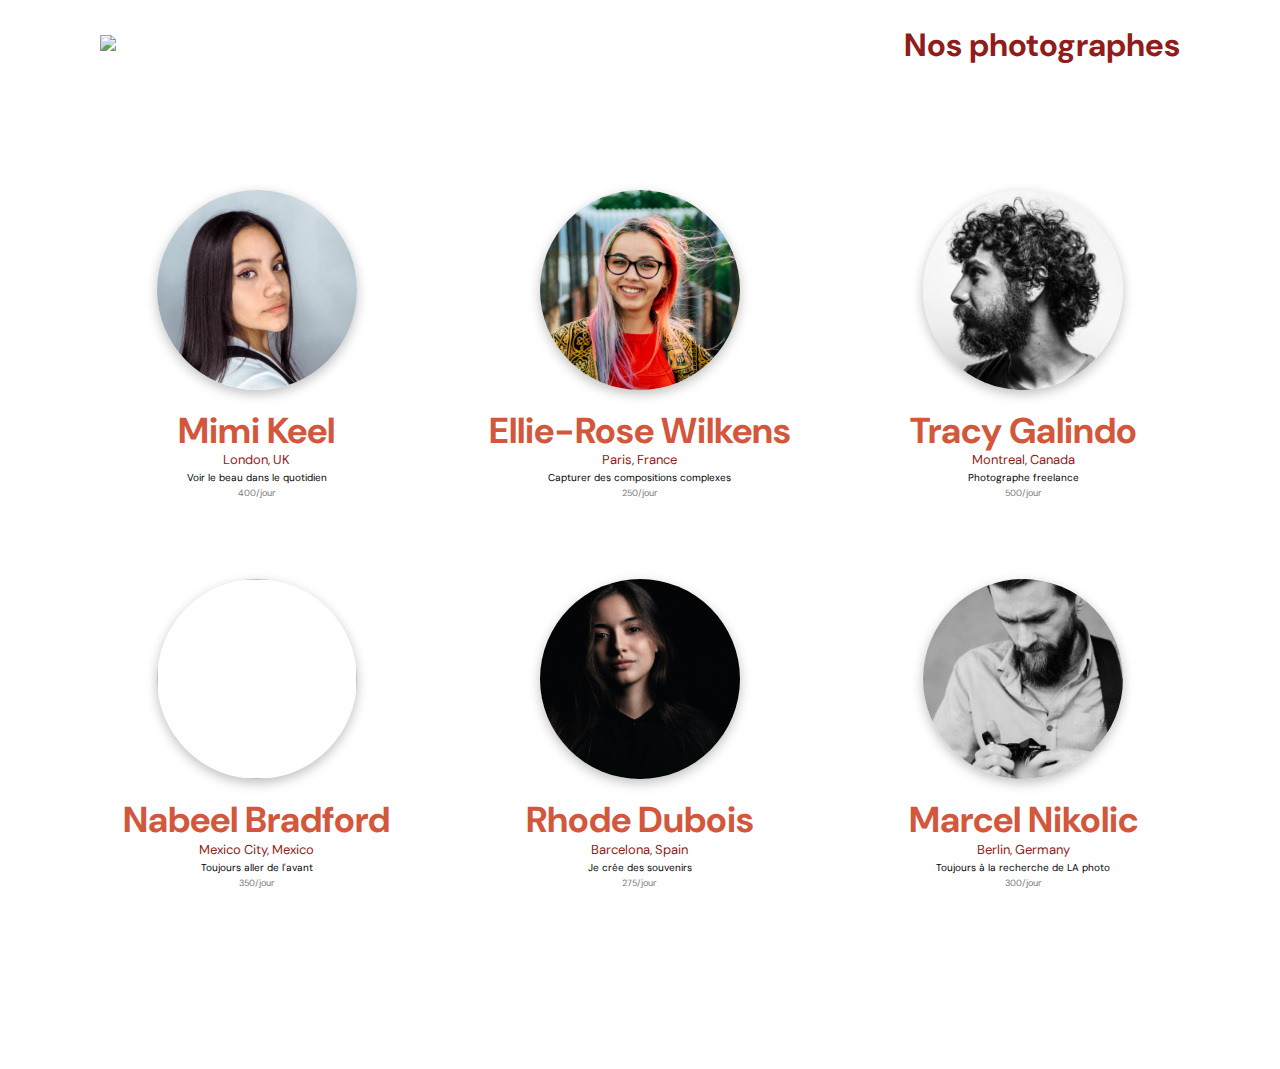
==== index.html @ a0813ed3 "Add Factory.js" ====
<!DOCTYPE html>
<html>
  <head>
    <link href="css/style.css" rel="stylesheet" type="text/css" />
    <meta charset="utf-8" />
    <link rel="icon" type="image/png" href="assets/favicon.png" />
    <link
      href="https://fonts.googleapis.com/css?family=DM+Sans&display=swap"
      rel="stylesheet"
    />
    <link rel="icon" type="image/x-icon" href="favicon.ico" />
    <title>Fisheye</title>
  </head>
  <body>
    <header class="header">
      <a href="index.html">
        <img src="assets/images/logo.png" class="logo" />
      </a>
      <h1>Nos photographes</h1>
    </header>
    <main id="main"></main>

    <script src="scripts/api/Api.js"></script>
    <script src="scripts/models/PhotographerData.js"></script>
    <script src="scripts/factories/Factory.js"></script>
    <script src="scripts/templates/PhotographerCard.js"></script>
    <script src="scripts/utils/loader.js"></script>
    <script src="scripts/pages/index.js"></script>
  </body>
</html>
---- css/style.css ----
@import url("normalize.css");

@import url("variables.css");
@import url("layout.css");

/* Components */
@import url("components/button.css");
@import url("components/photographers-section.css");
@import url("components/photographer-header.css");
@import url("components/photographer-contact-modal.css");
@import url("components/photographer-gallery.css");
@import url("components/photographer-gallery-filter.css");
@import url("components/photographer-likes-counter.css");
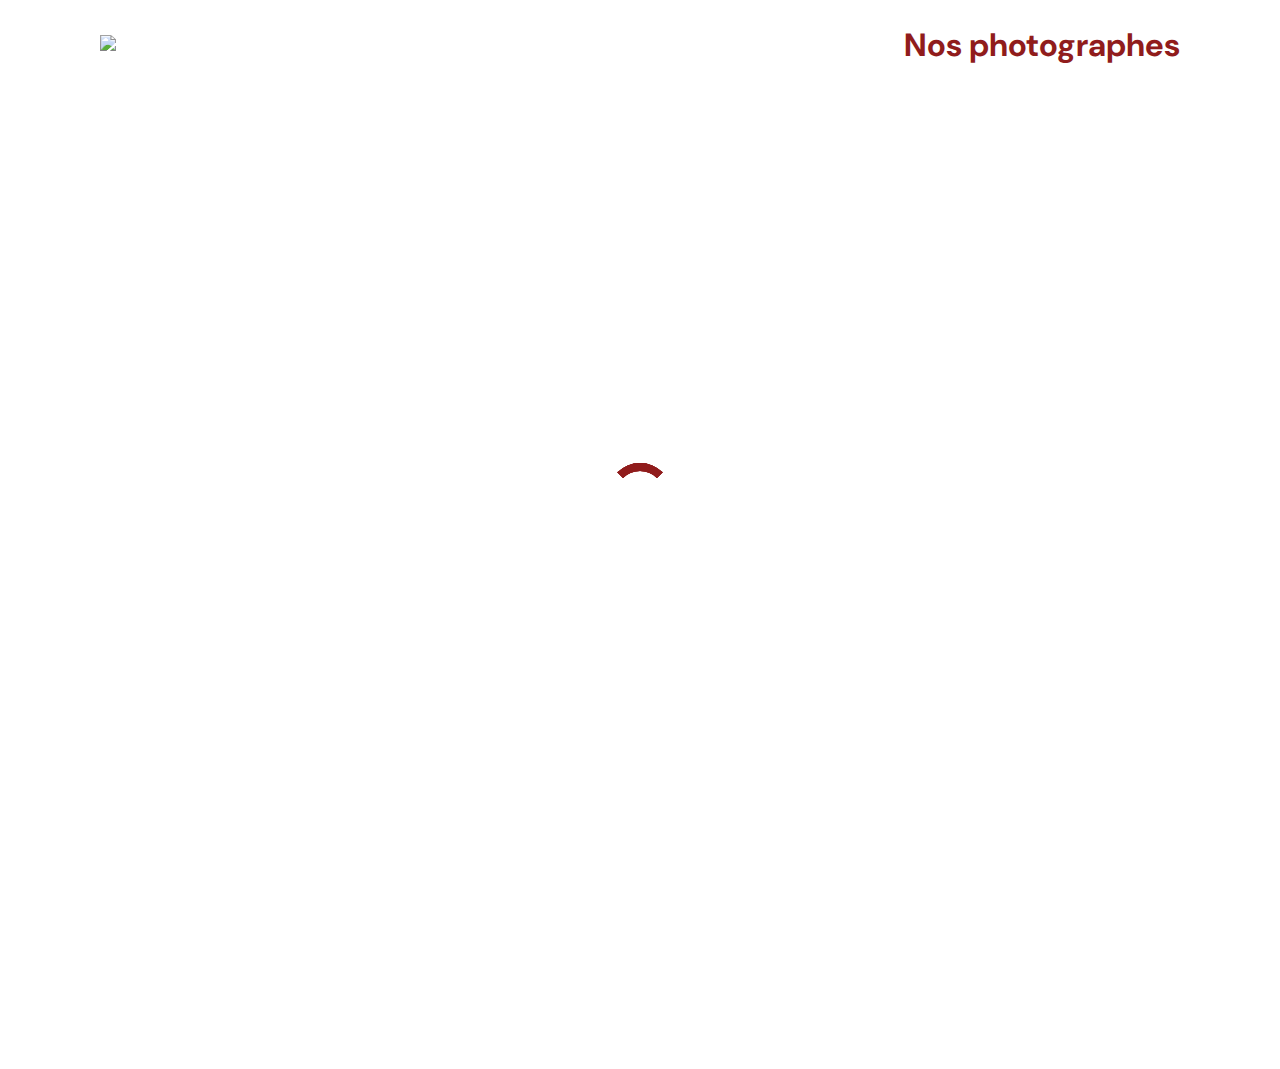
==== commit 4fe241cb: "Add a loadingSpinner" ====
--- a/index.html
+++ b/index.html
@@ -20,11 +20,23 @@
     </header>
     <main id="main"></main>
 
+    <div
+      id="loading_spinner"
+      class="loading-spinner__container loading-spinner__container--visible"
+    >
+      <div class="loading-spinner">
+        <div></div>
+        <div></div>
+        <div></div>
+        <div></div>
+      </div>
+    </div>
+
     <script src="scripts/api/Api.js"></script>
     <script src="scripts/models/PhotographerData.js"></script>
     <script src="scripts/factories/Factory.js"></script>
     <script src="scripts/templates/PhotographerCard.js"></script>
-    <script src="scripts/utils/loader.js"></script>
+    <script src="scripts/utils/loadingSpinner.js"></script>
     <script src="scripts/pages/index.js"></script>
   </body>
 </html>
--- a/css/style.css
+++ b/css/style.css
@@ -5,6 +5,7 @@
 
 /* Components */
 @import url("components/button.css");
+@import url("components/loading-spinner.css");
 @import url("components/photographers-section.css");
 @import url("components/photographer-header.css");
 @import url("components/photographer-contact-modal.css");
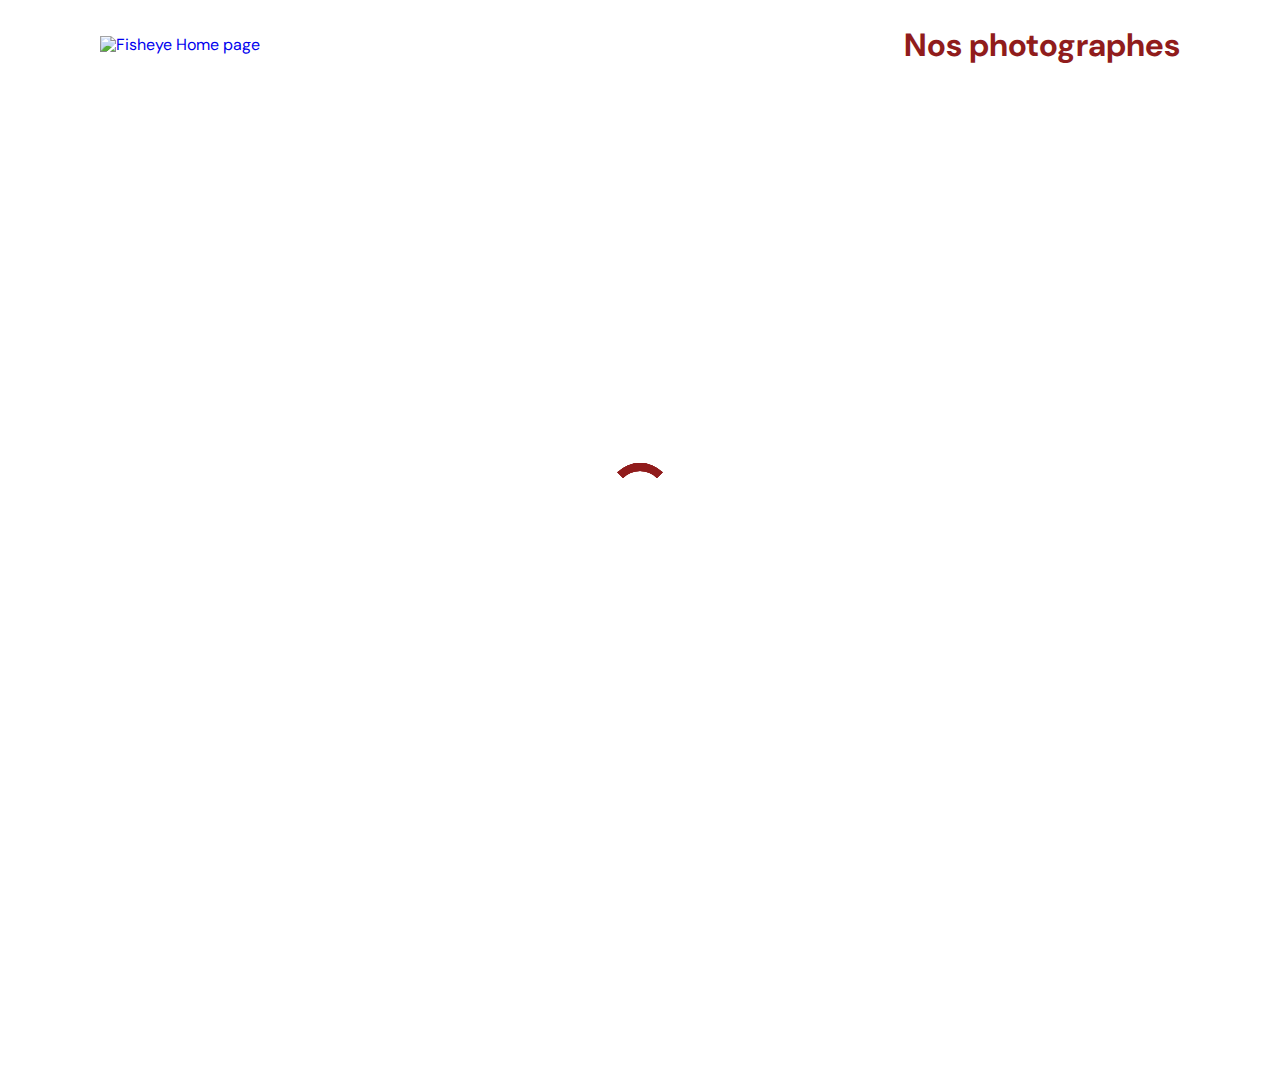
==== commit cb6a5dd8: "Update HTML for accessibility" ====
--- a/index.html
+++ b/index.html
@@ -3,7 +3,7 @@
   <head>
     <link href="css/style.css" rel="stylesheet" type="text/css" />
     <meta charset="utf-8" />
-    <link rel="icon" type="image/png" href="assets/favicon.png" />
+    <link rel="icon" type="image/png" href="favicon.ico" />
     <link
       href="https://fonts.googleapis.com/css?family=DM+Sans&display=swap"
       rel="stylesheet"
@@ -14,7 +14,11 @@
   <body>
     <header class="header">
       <a href="index.html">
-        <img src="assets/images/logo.png" class="logo" />
+        <img
+          src="assets/images/logo.png"
+          alt="Fisheye Home page"
+          class="logo"
+        />
       </a>
       <h1>Nos photographes</h1>
     </header>
--- a/css/style.css
+++ b/css/style.css
@@ -11,4 +11,5 @@
 @import url("components/photographer-contact-modal.css");
 @import url("components/photographer-gallery.css");
 @import url("components/photographer-gallery-filter.css");
+@import url("components/photographer-gallery-lightbox.css");
 @import url("components/photographer-likes-counter.css");
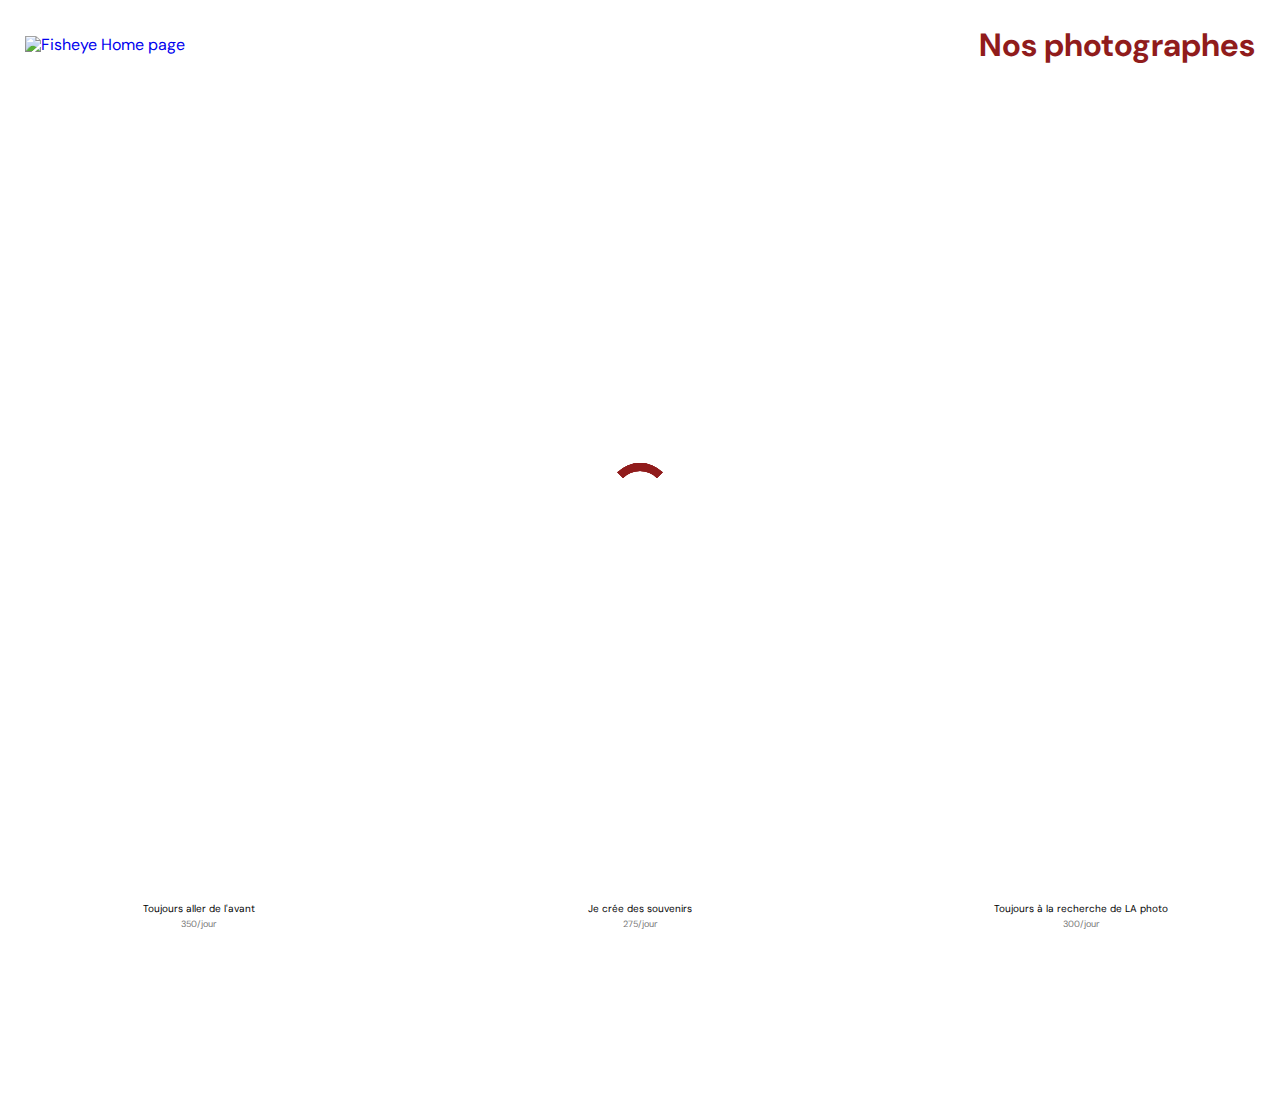
==== commit bea36be2: "Update loadingSpinner transition" ====
--- a/index.html
+++ b/index.html
@@ -27,6 +27,8 @@
     <div
       id="loading_spinner"
       class="loading-spinner__container loading-spinner__container--visible"
+      role="alert"
+      aria-live="assertive"
     >
       <div class="loading-spinner">
         <div></div>
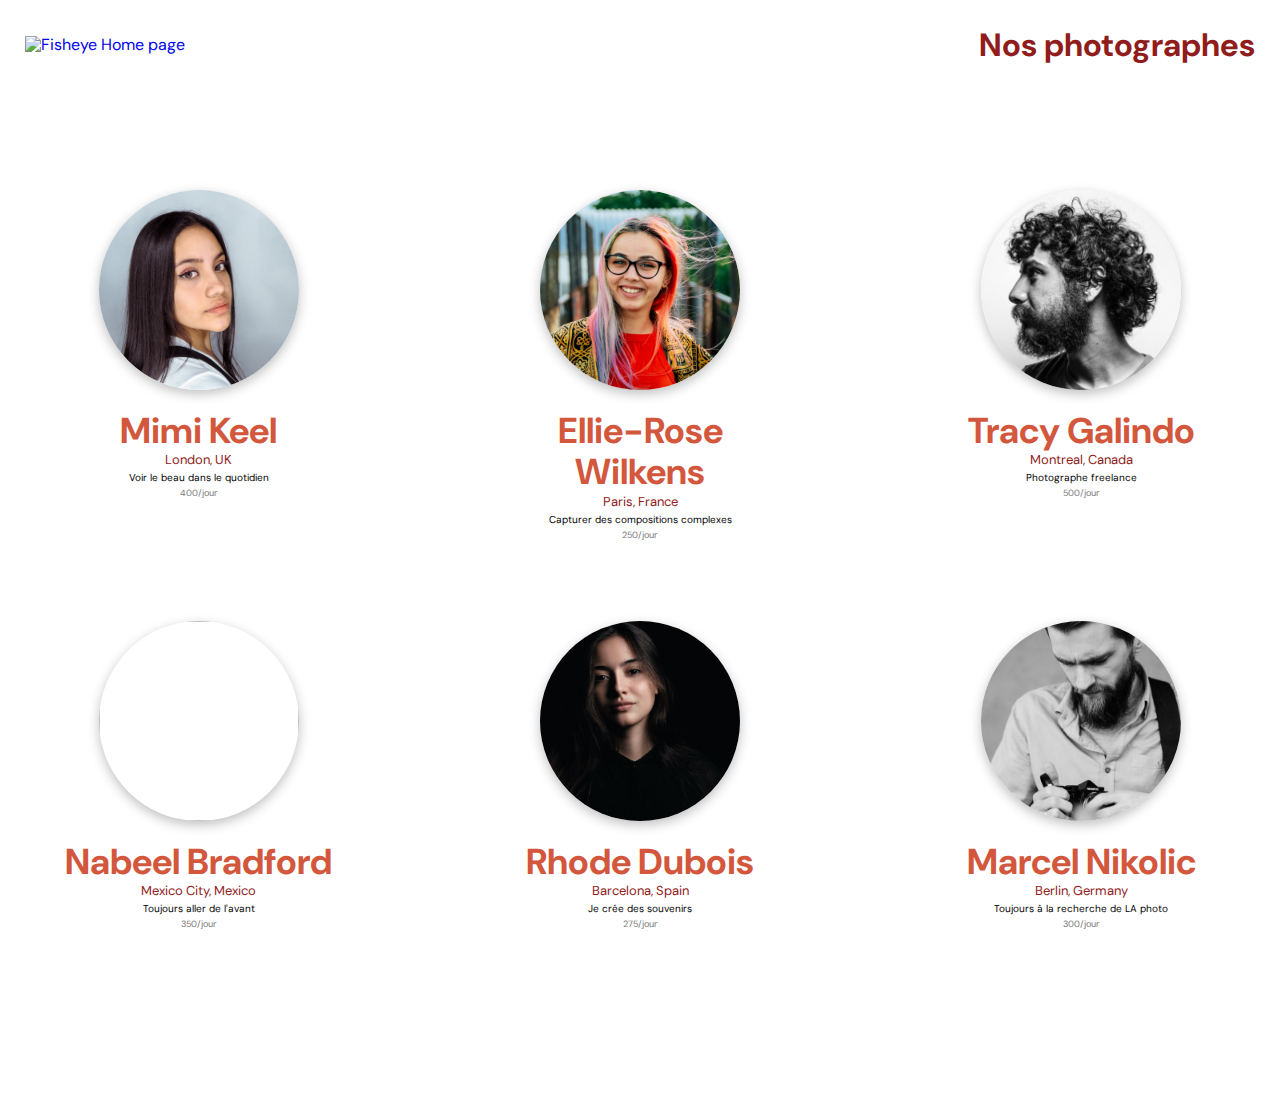
==== commit 34b851f6: "Add a MediaFactory" ====
--- a/index.html
+++ b/index.html
@@ -40,7 +40,7 @@
 
     <script src="scripts/api/Api.js"></script>
     <script src="scripts/models/PhotographerData.js"></script>
-    <script src="scripts/factories/Factory.js"></script>
+    <script src="scripts/factories/DataFactory.js"></script>
     <script src="scripts/templates/PhotographerCard.js"></script>
     <script src="scripts/utils/loadingSpinner.js"></script>
     <script src="scripts/pages/index.js"></script>
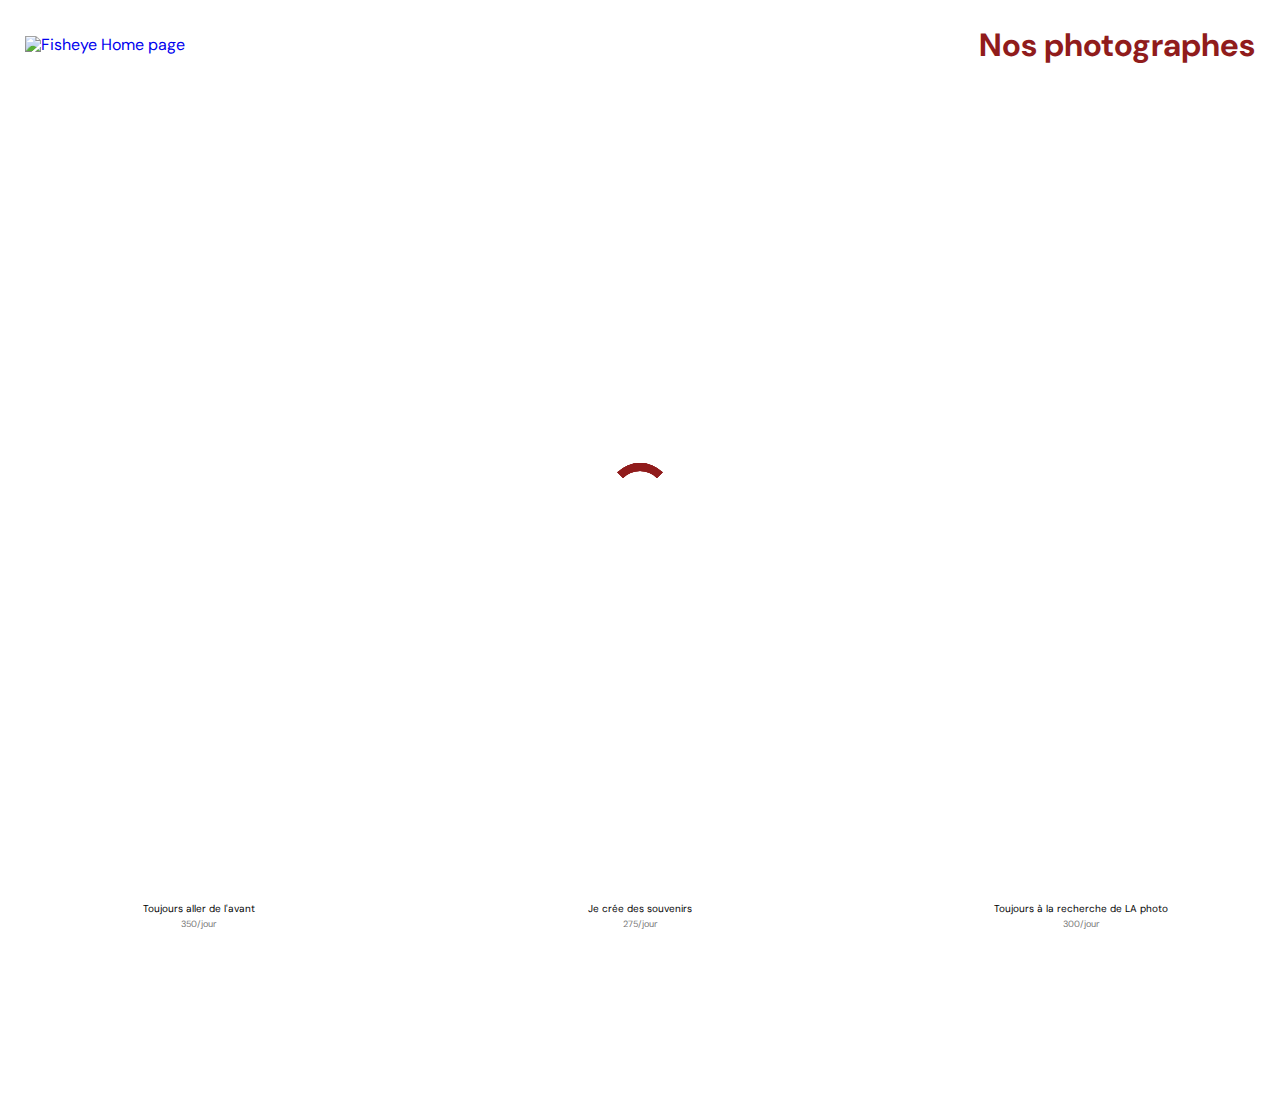
==== commit a2f3e409: "Add comments" ====
--- a/index.html
+++ b/index.html
@@ -10,6 +10,10 @@
     />
     <link rel="icon" type="image/x-icon" href="favicon.ico" />
     <title>Fisheye</title>
+    <meta
+      name="description"
+      content="Lorem ipsum dolor sit amet, consectetur adipiscing elit. Vestibulum tempor laoreet risus at tempus. In sit amet velit vitae libero egestas maximus."
+    />
   </head>
   <body>
     <header class="header">
